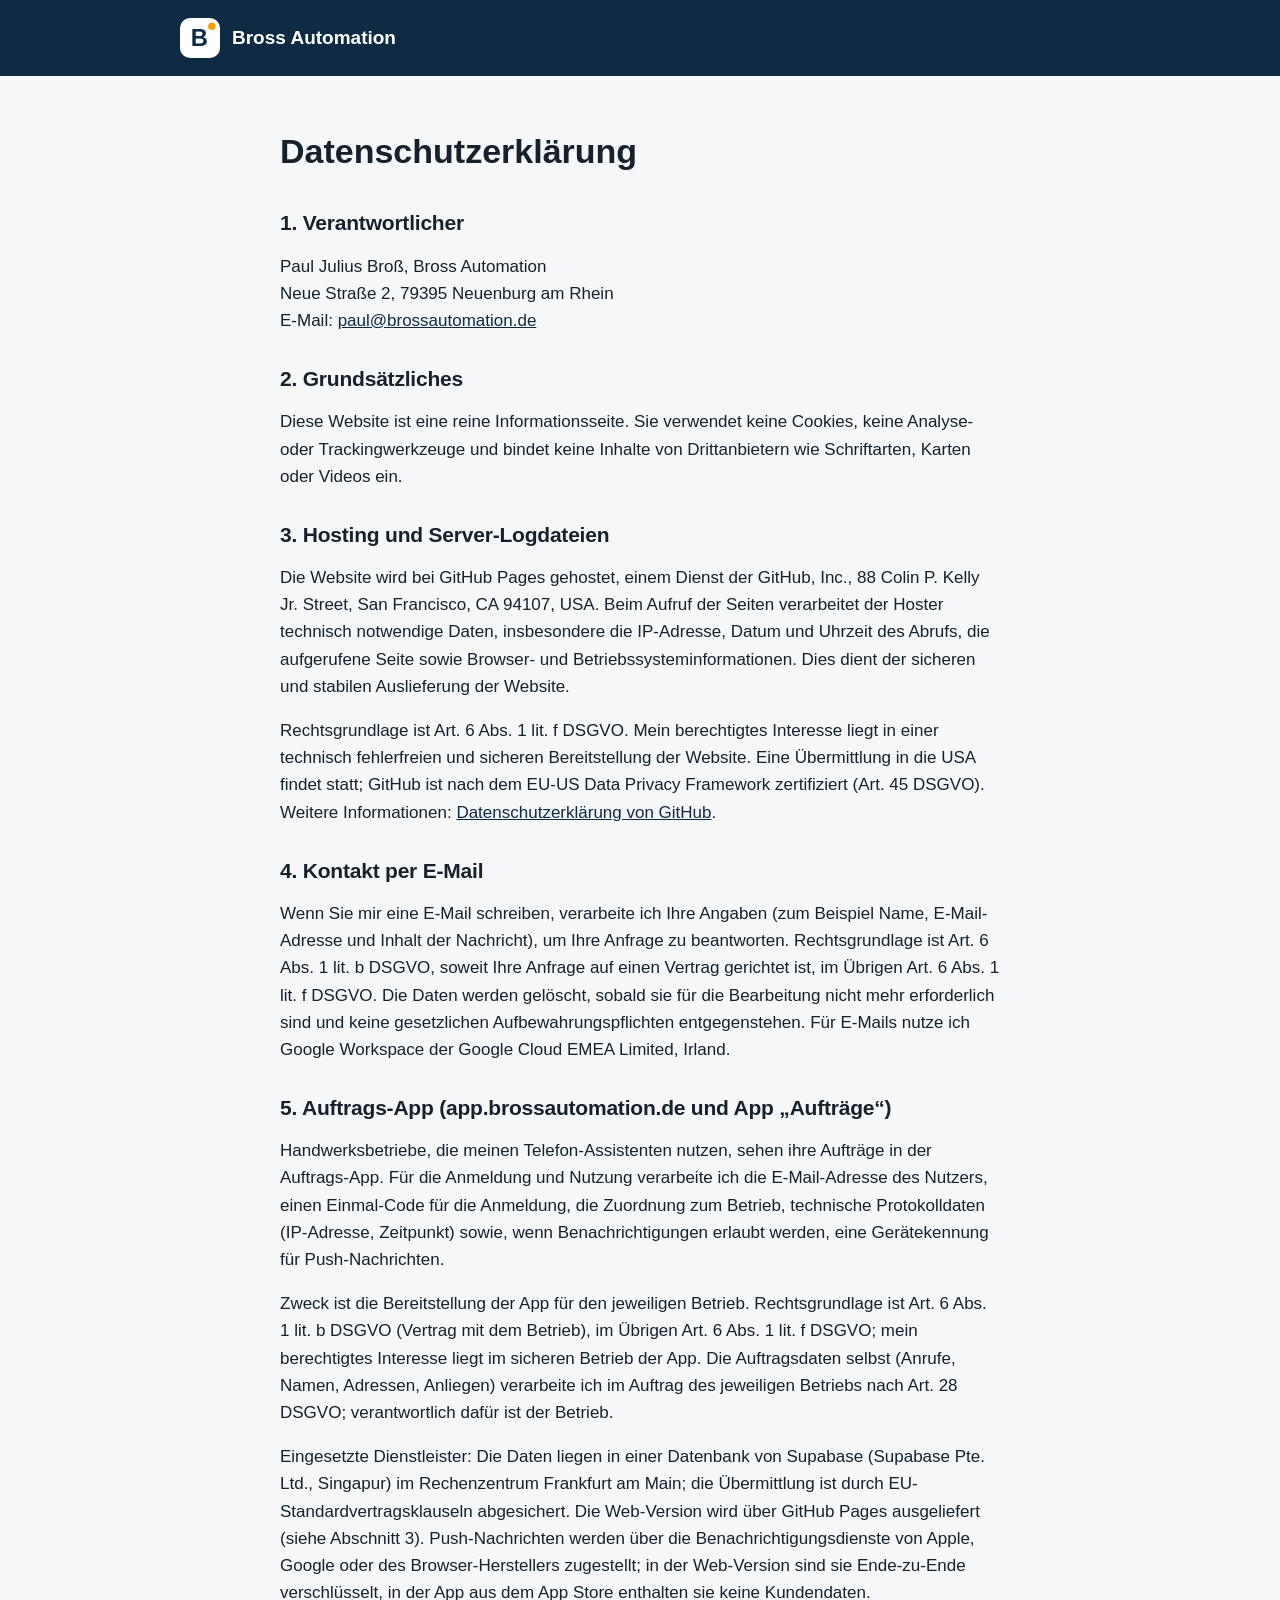
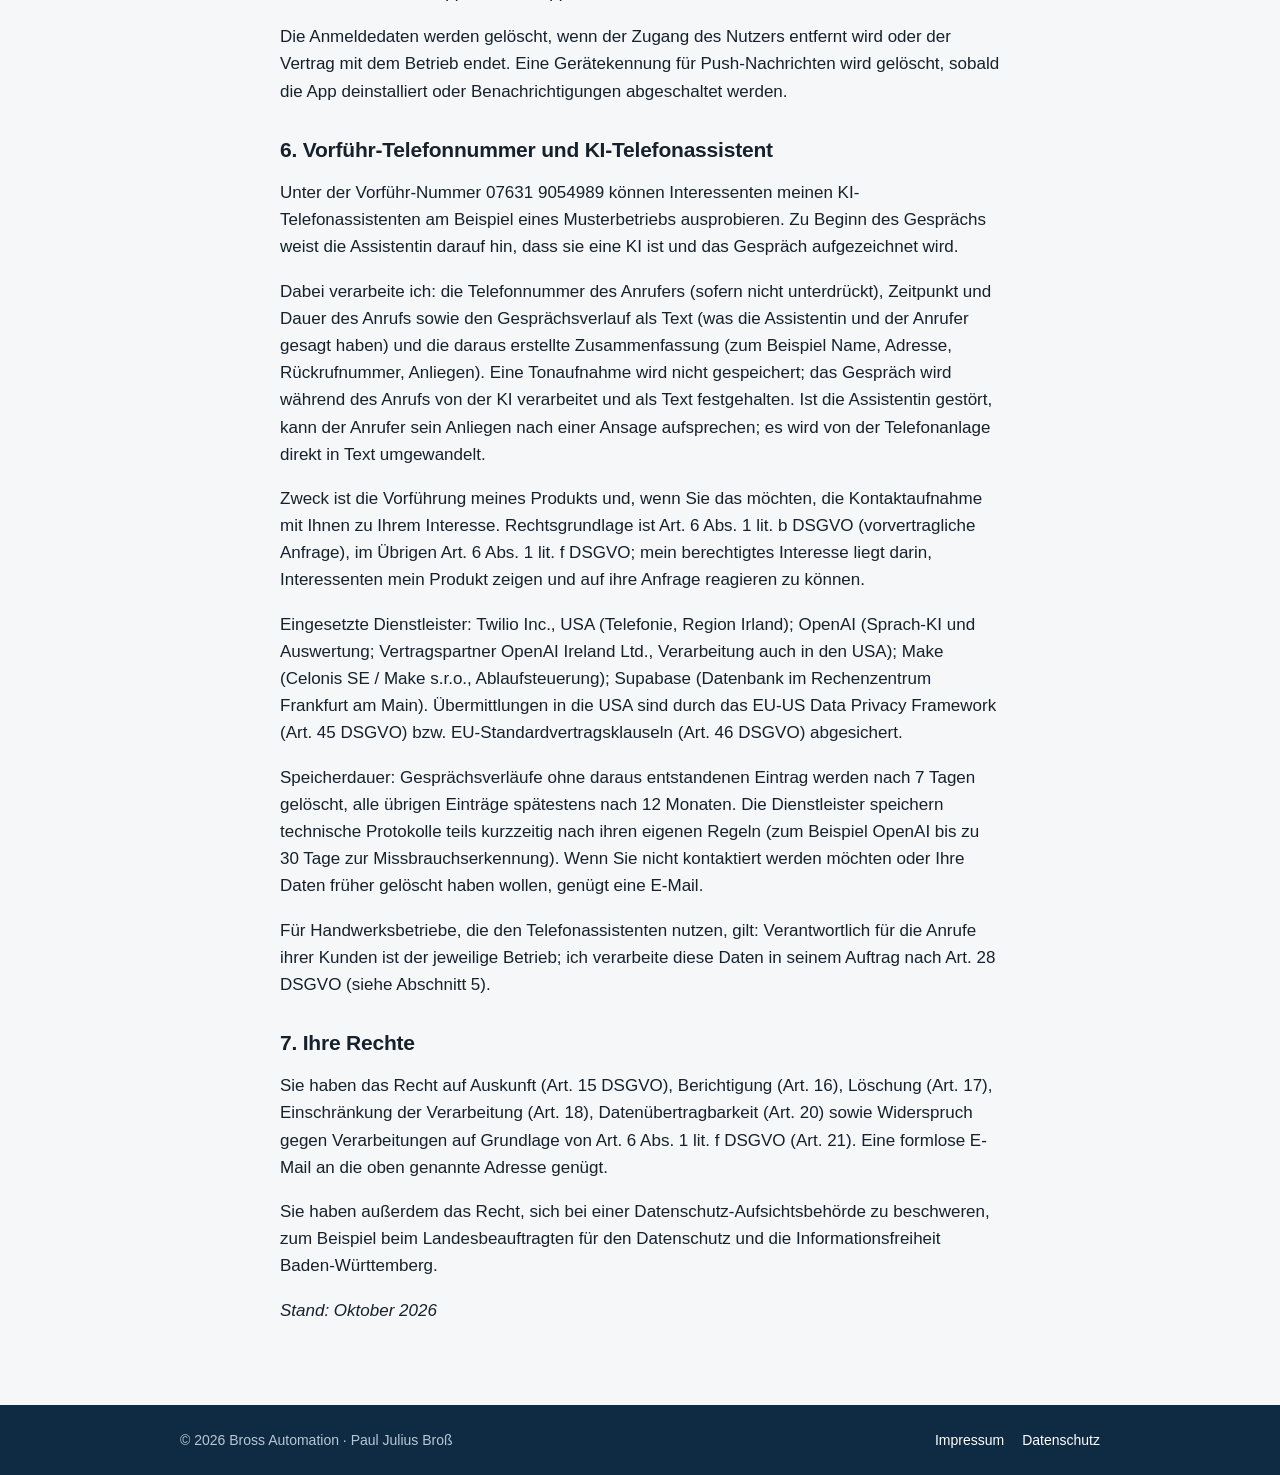
==== datenschutz.html @ 47045f33 "Mobil: Telefonnummern nicht automatisch verlinken, engere Abstände im Ablauf, letzter Schritt bleibt" ====
<!doctype html>
<html lang="de">
<head>
  <meta charset="utf-8">
  <meta name="viewport" content="width=device-width, initial-scale=1">
  <title>Datenschutz – Bross Automation</title>
  <link rel="icon" href="logo.svg" type="image/svg+xml">
  <link rel="stylesheet" href="styles.css?v=7">
</head>
<body>
  <header class="kopf">
    <div class="huelle">
      <a class="marke" href="./"><img src="logo.svg" alt="">Bross Automation</a>
    </div>
  </header>

  <main class="huelle rechtstext">
    <h1>Datenschutzerklärung</h1>

    <h2>1. Verantwortlicher</h2>
    <p>
      Paul Julius Broß, Bross Automation<br>
      Neue Straße 2, 79395 Neuenburg am Rhein<br>
      E-Mail: <a href="mailto:paul@brossautomation.de">paul@brossautomation.de</a>
    </p>

    <h2>2. Grundsätzliches</h2>
    <p>Diese Website ist eine reine Informationsseite. Sie verwendet keine Cookies, keine Analyse- oder Trackingwerkzeuge und bindet keine Inhalte von Drittanbietern wie Schriftarten, Karten oder Videos ein.</p>

    <h2>3. Hosting und Server-Logdateien</h2>
    <p>Die Website wird bei GitHub Pages gehostet, einem Dienst der GitHub, Inc., 88 Colin P. Kelly Jr. Street, San Francisco, CA 94107, USA. Beim Aufruf der Seiten verarbeitet der Hoster technisch notwendige Daten, insbesondere die IP-Adresse, Datum und Uhrzeit des Abrufs, die aufgerufene Seite sowie Browser- und Betriebssysteminformationen. Dies dient der sicheren und stabilen Auslieferung der Website.</p>
    <p>Rechtsgrundlage ist Art. 6 Abs. 1 lit. f DSGVO. Mein berechtigtes Interesse liegt in einer technisch fehlerfreien und sicheren Bereitstellung der Website. Eine Übermittlung in die USA findet statt; GitHub ist nach dem EU-US Data Privacy Framework zertifiziert (Art. 45 DSGVO). Weitere Informationen: <a href="https://docs.github.com/de/site-policy/privacy-policies/github-general-privacy-statement">Datenschutzerklärung von GitHub</a>.</p>

    <h2>4. Kontakt per E-Mail</h2>
    <p>Wenn Sie mir eine E-Mail schreiben, verarbeite ich Ihre Angaben (zum Beispiel Name, E-Mail-Adresse und Inhalt der Nachricht), um Ihre Anfrage zu beantworten. Rechtsgrundlage ist Art. 6 Abs. 1 lit. b DSGVO, soweit Ihre Anfrage auf einen Vertrag gerichtet ist, im Übrigen Art. 6 Abs. 1 lit. f DSGVO. Die Daten werden gelöscht, sobald sie für die Bearbeitung nicht mehr erforderlich sind und keine gesetzlichen Aufbewahrungspflichten entgegenstehen. Für E-Mails nutze ich Google Workspace der Google Cloud EMEA Limited, Irland.</p>

    <h2 id="app">5. Auftrags-App (app.brossautomation.de und App „Aufträge“)</h2>
    <p>Handwerksbetriebe, die meinen Telefon-Assistenten nutzen, sehen ihre Aufträge in der Auftrags-App. Für die Anmeldung und Nutzung verarbeite ich die E-Mail-Adresse des Nutzers, einen Einmal-Code für die Anmeldung, die Zuordnung zum Betrieb, technische Protokolldaten (IP-Adresse, Zeitpunkt) sowie, wenn Benachrichtigungen erlaubt werden, eine Gerätekennung für Push-Nachrichten.</p>
    <p>Zweck ist die Bereitstellung der App für den jeweiligen Betrieb. Rechtsgrundlage ist Art. 6 Abs. 1 lit. b DSGVO (Vertrag mit dem Betrieb), im Übrigen Art. 6 Abs. 1 lit. f DSGVO; mein berechtigtes Interesse liegt im sicheren Betrieb der App. Die Auftragsdaten selbst (Anrufe, Namen, Adressen, Anliegen) verarbeite ich im Auftrag des jeweiligen Betriebs nach Art. 28 DSGVO; verantwortlich dafür ist der Betrieb.</p>
    <p>Eingesetzte Dienstleister: Die Daten liegen in einer Datenbank von Supabase (Supabase Pte. Ltd., Singapur) im Rechenzentrum Frankfurt am Main; die Übermittlung ist durch EU-Standardvertragsklauseln abgesichert. Die Web-Version wird über GitHub Pages ausgeliefert (siehe Abschnitt 3). Push-Nachrichten werden über die Benachrichtigungsdienste von Apple, Google oder des Browser-Herstellers zugestellt; in der Web-Version sind sie Ende-zu-Ende verschlüsselt, in der App aus dem App Store enthalten sie keine Kundendaten.</p>
    <p>Die Anmeldedaten werden gelöscht, wenn der Zugang des Nutzers entfernt wird oder der Vertrag mit dem Betrieb endet. Eine Gerätekennung für Push-Nachrichten wird gelöscht, sobald die App deinstalliert oder Benachrichtigungen abgeschaltet werden.</p>

    <h2 id="demo">6. Vorführ-Telefonnummer und KI-Telefonassistent</h2>
    <p>Unter der Vorführ-Nummer 07631 9054989 können Interessenten meinen KI-Telefonassistenten am Beispiel eines Musterbetriebs ausprobieren. Zu Beginn des Gesprächs weist die Assistentin darauf hin, dass sie eine KI ist und das Gespräch aufgezeichnet wird.</p>
    <p>Dabei verarbeite ich: die Telefonnummer des Anrufers (sofern nicht unterdrückt), Zeitpunkt und Dauer des Anrufs sowie den Gesprächsverlauf als Text (was die Assistentin und der Anrufer gesagt haben) und die daraus erstellte Zusammenfassung (zum Beispiel Name, Adresse, Rückrufnummer, Anliegen). Eine Tonaufnahme wird nicht gespeichert; das Gespräch wird während des Anrufs von der KI verarbeitet und als Text festgehalten. Ist die Assistentin gestört, kann der Anrufer sein Anliegen nach einer Ansage aufsprechen; es wird von der Telefonanlage direkt in Text umgewandelt.</p>
    <p>Zweck ist die Vorführung meines Produkts und, wenn Sie das möchten, die Kontaktaufnahme mit Ihnen zu Ihrem Interesse. Rechtsgrundlage ist Art. 6 Abs. 1 lit. b DSGVO (vorvertragliche Anfrage), im Übrigen Art. 6 Abs. 1 lit. f DSGVO; mein berechtigtes Interesse liegt darin, Interessenten mein Produkt zeigen und auf ihre Anfrage reagieren zu können.</p>
    <p>Eingesetzte Dienstleister: Twilio Inc., USA (Telefonie, Region Irland); OpenAI (Sprach-KI und Auswertung; Vertragspartner OpenAI Ireland Ltd., Verarbeitung auch in den USA); Make (Celonis SE / Make s.r.o., Ablaufsteuerung); Supabase (Datenbank im Rechenzentrum Frankfurt am Main). Übermittlungen in die USA sind durch das EU-US Data Privacy Framework (Art. 45 DSGVO) bzw. EU-Standardvertragsklauseln (Art. 46 DSGVO) abgesichert.</p>
    <p>Speicherdauer: Gesprächsverläufe ohne daraus entstandenen Eintrag werden nach 7 Tagen gelöscht, alle übrigen Einträge spätestens nach 12 Monaten. Die Dienstleister speichern technische Protokolle teils kurzzeitig nach ihren eigenen Regeln (zum Beispiel OpenAI bis zu 30 Tage zur Missbrauchserkennung). Wenn Sie nicht kontaktiert werden möchten oder Ihre Daten früher gelöscht haben wollen, genügt eine E-Mail.</p>
    <p>Für Handwerksbetriebe, die den Telefonassistenten nutzen, gilt: Verantwortlich für die Anrufe ihrer Kunden ist der jeweilige Betrieb; ich verarbeite diese Daten in seinem Auftrag nach Art. 28 DSGVO (siehe Abschnitt 5).</p>

    <h2>7. Ihre Rechte</h2>
    <p>Sie haben das Recht auf Auskunft (Art. 15 DSGVO), Berichtigung (Art. 16), Löschung (Art. 17), Einschränkung der Verarbeitung (Art. 18), Datenübertragbarkeit (Art. 20) sowie Widerspruch gegen Verarbeitungen auf Grundlage von Art. 6 Abs. 1 lit. f DSGVO (Art. 21). Eine formlose E-Mail an die oben genannte Adresse genügt.</p>
    <p>Sie haben außerdem das Recht, sich bei einer Datenschutz-Aufsichtsbehörde zu beschweren, zum Beispiel beim Landesbeauftragten für den Datenschutz und die Informationsfreiheit Baden-Württemberg.</p>

    <p><em>Stand: Oktober 2026</em></p>
  </main>

  <footer class="fuss">
    <div class="huelle">
      <span>© 2026 Bross Automation · Paul Julius Broß</span>
      <span><a href="impressum.html">Impressum</a><a href="datenschutz.html">Datenschutz</a></span>
    </div>
  </footer>
</body>
</html>
---- styles.css ----
:root {
  --marine: #0F2A43;
  --marine-hell: #1E3D5C;
  --orange: #F59E0B;
  --notfall: #B42318;
  --text: #16212C;
  --text-leise: #5B6772;
  --hintergrund: #F5F7F9;
  --flaeche: #FFFFFF;
  --linie: #E2E7EC;
}

* { box-sizing: border-box; }

html { -webkit-text-size-adjust: 100%; }

body {
  margin: 0;
  background: var(--hintergrund);
  color: var(--text);
  font-family: -apple-system, BlinkMacSystemFont, "Segoe UI", Roboto, "Helvetica Neue", Arial, sans-serif;
  font-size: 17px;
  line-height: 1.6;
}

a { color: var(--marine); }

.huelle { max-width: 960px; margin: 0 auto; padding: 0 20px; }

/* Kopf */
.kopf { background: var(--marine); color: #fff; }
.kopf .huelle { display: flex; align-items: center; justify-content: space-between; gap: 16px; padding-top: 18px; padding-bottom: 18px; }
.marke { display: flex; align-items: center; gap: 12px; color: #fff; text-decoration: none; font-weight: 800; font-size: 19px; }
.marke img { width: 40px; height: 40px; }
.kopf nav a { color: #fff; text-decoration: none; font-weight: 600; font-size: 15px; }

/* Startbereich */
.start { background: var(--marine); color: #fff; padding: 48px 0 72px; }
.start h1 { font-size: clamp(32px, 6vw, 52px); line-height: 1.12; margin: 0 0 20px; letter-spacing: -0.02em; }
.start h1 span { color: var(--orange); }
.start p { font-size: 19px; max-width: 620px; margin: 0 0 32px; color: #D6E0EA; }
.knopf { display: inline-block; background: var(--orange); color: var(--marine); font-weight: 800; text-decoration: none; padding: 15px 26px; border-radius: 12px; }
.knopf:hover { filter: brightness(1.05); }

/* Abschnitte */
section { padding: 64px 0; }
h2 { font-size: clamp(26px, 4vw, 34px); line-height: 1.2; margin: 0 0 12px; letter-spacing: -0.01em; }
.unterzeile { color: var(--text-leise); margin: 0 0 36px; max-width: 640px; }

.raster { display: grid; grid-template-columns: repeat(auto-fit, minmax(240px, 1fr)); gap: 16px; }
.karte { background: var(--flaeche); border: 1px solid var(--linie); border-radius: 16px; padding: 24px; }
.karte h3 { margin: 0 0 8px; font-size: 19px; }
.karte p { margin: 0; color: var(--text-leise); }
.nummer { display: inline-flex; align-items: center; justify-content: center; width: 36px; height: 36px; border-radius: 10px; background: var(--marine); color: #fff; font-weight: 800; margin-bottom: 14px; }

.liste { list-style: none; padding: 0; margin: 0; display: grid; gap: 14px; max-width: 680px; }
.liste li { display: flex; gap: 14px; align-items: flex-start; }
.liste li::before { content: ""; flex: none; width: 10px; height: 10px; margin-top: 9px; border-radius: 3px; background: var(--orange); }

.hell { background: var(--flaeche); border-top: 1px solid var(--linie); border-bottom: 1px solid var(--linie); }

.kontakt { text-align: center; }
.kontakt .unterzeile { margin-left: auto; margin-right: auto; }
.kontakt .knopf { background: var(--marine); color: #fff; }

/* Rechtstexte */
.rechtstext { padding-top: 48px; padding-bottom: 64px; max-width: 760px; }
.rechtstext h1 { font-size: 34px; margin: 0 0 24px; }
.rechtstext h2 { font-size: 21px; margin: 32px 0 8px; }
.rechtstext p, .rechtstext li { color: var(--text); }

/* Fuß */
.fuss { background: var(--marine); color: #B9C7D4; font-size: 14px; }
.fuss .huelle { display: flex; flex-wrap: wrap; justify-content: space-between; gap: 12px; padding-top: 24px; padding-bottom: 24px; }
.fuss a { color: #fff; text-decoration: none; margin-left: 18px; }
.fuss a:first-child { margin-left: 0; }

@media (max-width: 560px) {
  body { font-size: 16px; }
  .start { padding: 32px 0 56px; }
  .start p { font-size: 17px; }
  section { padding: 48px 0; }
  .rechtstext h1 { font-size: 28px; }
  .kopf nav { display: none; }
}

/* ===== KI-Assistentin: Startbereich, Maskottchen, Varianten, Chat ===== */
.kopf nav a + a { margin-left: 20px; }
.start-raster { display: grid; grid-template-columns: 1.25fr 1fr; gap: 32px; align-items: center; }
.etikett { display: inline-block; margin: 0 0 16px !important; padding: 6px 12px; border-radius: 999px; background: rgba(245,158,11,.16); color: var(--orange) !important; font-size: 14px !important; font-weight: 700; letter-spacing: .02em; }
.knoepfe { display: flex; flex-wrap: wrap; gap: 12px; }
.knoepfe.mitte { justify-content: center; }
.knopf.zweit { background: transparent; color: #fff; box-shadow: inset 0 0 0 2px rgba(255,255,255,.35); }
.knopf.zweit-hell { background: transparent !important; color: var(--marine) !important; box-shadow: inset 0 0 0 2px var(--marine); }
.start .klein { font-size: 14px; color: #9FB2C6; margin: 14px 0 0; }

.buehne { display: flex; justify-content: center; }
/* Vertrauensmerkmale im Startbereich */
.vertrauen { list-style: none; display: flex; flex-direction: column; gap: 8px; margin: -12px 0 28px; padding: 0; }
.vertrauen li { display: flex; align-items: center; gap: 8px; color: #fff; font-size: 15px; font-weight: 600; }
.vertrauen li::before { content: ""; flex: none; width: 20px; height: 20px; border-radius: 50%; background: var(--orange) url("data:image/svg+xml,%3Csvg xmlns='http://www.w3.org/2000/svg' viewBox='0 0 24 24' fill='none' stroke='%230F2A43' stroke-width='3.2' stroke-linecap='round' stroke-linejoin='round'%3E%3Cpath d='M6 12.5l4 4 8-9'/%3E%3C/svg%3E") center/13px no-repeat; }

/* Handy: Nachbau der Aufträge-App (Farben und Maße wie in der App, verkleinert) */
.handy { --s: .69; position: relative; width: 290px; height: 590px; border-radius: 50px; border: 10px solid #0a1a2b; background: #0a1a2b; box-shadow: 0 0 0 2px #2b4a68, 0 40px 80px rgba(0,0,0,.45), 0 0 120px rgba(245,158,11,.10); transform: rotate(-2.5deg); }
.bildschirm { position: relative; width: 100%; height: 100%; border-radius: 40px; overflow: hidden; background: #F4F6F8; }
.app { width: 391px; transform: scale(var(--s)); transform-origin: 0 0; font-family: -apple-system, BlinkMacSystemFont, "Segoe UI", Roboto, Arial, sans-serif; color: #1F3346; line-height: 1.3; }
.insel { position: absolute; top: 9px; left: 50%; width: 84px; height: 24px; margin-left: -42px; border-radius: 99px; background: #000; z-index: 3; }
.app-kopf { background: #0F2A43; padding: 0 20px 18px; }
.statusleiste { display: flex; justify-content: space-between; align-items: center; height: 54px; padding: 0 14px 0 22px; color: #fff; font-size: 16px; font-weight: 700; }
.status-rechts { display: flex; align-items: flex-end; gap: 2px; }
.status-rechts i { display: block; width: 4px; background: #fff; border-radius: 1px; }
.status-rechts i:nth-child(1) { height: 5px; } .status-rechts i:nth-child(2) { height: 7px; } .status-rechts i:nth-child(3) { height: 9px; } .status-rechts i:nth-child(4) { height: 11px; }
.status-rechts b { display: block; width: 24px; height: 12px; margin-left: 6px; border: 1.5px solid rgba(255,255,255,.6); border-radius: 4px; box-shadow: inset 0 0 0 1.5px #0F2A43, inset 20px 0 0 #fff; }
.kopf-zeile { display: flex; justify-content: space-between; align-items: center; margin-bottom: 14px; }
.betrieb { font-size: 13px; font-weight: 600; color: #C9D4DF; }
.titel { font-size: 28px; font-weight: 800; color: #fff; }
.app-logo { width: 44px; height: 44px; }
.tabs { display: flex; gap: 8px; }
.tab { flex: 1; min-height: 44px; display: flex; align-items: center; justify-content: center; border-radius: 12px; background: #1E3D5C; color: #fff; font-size: 14px; font-weight: 700; }
.tab.an { background: #fff; color: #0F2A43; }
.app-liste { padding: 16px; display: flex; flex-direction: column; gap: 12px; }
.ak { display: flex; flex-direction: column; gap: 6px; padding: 16px; border-radius: 16px; background: #fff; border: 1px solid #E3E8ED; transition: transform .5s, opacity .5s, box-shadow .8s; }
.ak.notfall { border: 2px solid #B42318; }
.ak.rein { opacity: 0; transform: translateY(-20px); }
.ak.frisch { box-shadow: 0 0 0 3px rgba(245,158,11,.55), 0 10px 24px rgba(15,42,67,.12); }
.ak-oben { display: flex; justify-content: space-between; align-items: center; min-height: 26px; }
.zeit { font-size: 13px; font-weight: 600; color: #4B5B6B; }
.mk { display: inline-flex; align-items: center; gap: 6px; padding: 5px 10px; border-radius: 999px; font-size: 12px; font-weight: 800; letter-spacing: .4px; }
.mk svg { width: 14px; height: 14px; fill: none; stroke: #fff; stroke-width: 2.4; stroke-linecap: round; stroke-linejoin: round; }
.mk.notfall { background: #B42318; color: #fff; }
.mk.dringend { background: #FDE9C8; color: #7A4A00; }
.mk.pruefen { background: #EEF1F4; color: #4B5B6B; }
.name { font-size: 18px; font-weight: 800; color: #0F2A43; }
.anliegen { font-size: 15px; line-height: 21px; }
.adresse { font-size: 14px; color: #4B5B6B; }
.ak-unten { display: flex; justify-content: space-between; align-items: center; gap: 10px; margin-top: 4px; }
.kat { font-size: 12px; font-weight: 700; color: #4B5B6B; background: #EEF1F4; padding: 5px 10px; border-radius: 999px; }
.rr { display: inline-flex; align-items: center; gap: 8px; min-height: 44px; padding: 0 16px; border-radius: 12px; background: #0F2A43; color: #fff; font-size: 15px; font-weight: 800; }
.ak.notfall .rr { background: #B42318; }
.rr svg { width: 18px; height: 18px; fill: none; stroke: #fff; stroke-width: 2; }
/* iPhone-Mitteilung */
.mitteilung { position: absolute; z-index: 4; top: 40px; left: 8px; right: 8px; display: flex; gap: 9px; padding: 10px; border-radius: 18px; background: rgba(245,247,249,.82); -webkit-backdrop-filter: blur(16px); backdrop-filter: blur(16px); box-shadow: 0 10px 30px rgba(0,0,0,.3); color: #111; font-size: 12px; line-height: 1.3; opacity: 0; transform: translateY(-70px); transition: opacity .4s, transform .45s cubic-bezier(.2,.9,.3,1.2); }
.mitteilung.an { opacity: 1; transform: none; }
.mitteilung img { width: 30px; height: 30px; flex: none; }
.mitteilung > div { flex: 1; min-width: 0; }
.mt-kopf { display: flex; justify-content: space-between; color: #555; font-size: 11px; }
.mt-kopf b { font-weight: 600; text-transform: uppercase; letter-spacing: .3px; }
.mt-titel { font-weight: 700; }
.mt-text { overflow: hidden; display: -webkit-box; -webkit-line-clamp: 2; -webkit-box-orient: vertical; }
.kopf-gruppe { transform-origin: 120px 128px; transition: transform .2s ease-out; }

/* Varianten */
.varianten { display: grid; grid-template-columns: 1fr 1.25fr; gap: 18px; align-items: stretch; }
.variante { background: var(--hintergrund); border: 1px solid var(--linie); border-radius: 18px; padding: 26px; }
.variante h3 { margin: 0 0 8px; font-size: 21px; line-height: 1.25; }
.variante-kopf { margin: 0 0 10px; font-size: 13px; font-weight: 800; letter-spacing: .06em; text-transform: uppercase; color: var(--text-leise); }
.variante-text { margin: 0 0 18px; color: var(--text-leise); }
.variante .liste { gap: 10px; }
.variante.hervor { background: var(--marine); border-color: var(--marine); color: #fff; box-shadow: 0 18px 40px rgba(15,42,67,.25); position: relative; }
.variante.hervor .variante-kopf { color: var(--orange); }
.variante.hervor .variante-text { color: #C5D1E0; }

/* Chat-Beispiel */
.beispiel-raster { display: grid; grid-template-columns: 1fr 1.1fr; gap: 32px; align-items: center; }
.chat { display: flex; flex-direction: column; gap: 10px; background: var(--flaeche); border: 1px solid var(--linie); border-radius: 20px; padding: 20px; }
.sprech { max-width: 86%; padding: 10px 14px; border-radius: 16px; font-size: 15px; line-height: 1.4; opacity: 0; transform: translateY(8px); transition: opacity .4s, transform .4s; }
.chat.sichtbar .sprech { opacity: 1; transform: none; }
.sprech.ki { align-self: flex-start; background: var(--hintergrund); border: 1px solid var(--linie); border-bottom-left-radius: 4px; }
.sprech.kunde { align-self: flex-end; background: var(--marine); color: #fff; border-bottom-right-radius: 4px; }

/* Ablauf: Handy bleibt stehen, Bildschirm wechselt mit dem Schritt */
.ablauf-raster { display: grid; grid-template-columns: 1fr 320px; gap: 48px; }
.schritt { min-height: 72vh; display: flex; flex-direction: column; justify-content: center; opacity: .3; transition: opacity .5s; max-width: 440px; }
.schritt.an { opacity: 1; }
.schritt:first-child { min-height: 60vh; justify-content: flex-start; padding-top: 8vh; }
.schritt h3 { font-size: clamp(24px, 3vw, 32px); line-height: 1.15; margin: 0 0 12px; letter-spacing: -.01em; }
.schritt p { margin: 0; color: var(--text-leise); font-size: 18px; }
.ablauf-buehne { position: relative; }
.ablauf-buehne .handy { position: sticky; top: calc(50vh - 295px); transform: none; box-shadow: 0 0 0 2px #2b4a68, 0 40px 80px rgba(15,42,67,.35); }
.ebene { position: absolute; inset: 0; opacity: 0; transform: scale(.94); filter: blur(6px); transition: opacity .6s, transform .7s cubic-bezier(.2,.8,.2,1), filter .6s; pointer-events: none; }
.ebene.an { opacity: 1; transform: none; filter: none; }
.ebene .app { height: calc(100% / var(--s)); }
/* Schritt 1: Anrufbildschirm */
.anrufbild { display: flex; flex-direction: column; align-items: center; padding: 120px 30px 70px; background: radial-gradient(120% 70% at 50% 0%, #3b5a78 0%, #1a2f45 55%, #0b1724 100%); color: #fff; text-align: center; }
.ab-oben { font-size: 17px; color: rgba(255,255,255,.65); }
.ab-nummer { font-size: 38px; font-weight: 400; margin-top: 6px; letter-spacing: -.01em; }
.ab-ort { font-size: 17px; color: rgba(255,255,255,.65); margin-top: 4px; }
.ab-weiter { display: flex; align-items: center; gap: 10px; margin-top: 60px; padding: 12px 18px; border-radius: 999px; background: rgba(245,158,11,.18); border: 1px solid rgba(245,158,11,.5); color: #FDE7B0; font-size: 15px; font-weight: 700; opacity: 0; transform: translateY(10px); transition: opacity .5s 1.4s, transform .5s 1.4s; }
.e0.an .ab-weiter { opacity: 1; transform: none; }
.ab-punkt { width: 10px; height: 10px; border-radius: 50%; background: var(--orange); animation: klingeln 1.2s infinite; flex: none; }
.ab-knoepfe { margin-top: auto; width: 100%; display: flex; justify-content: space-between; padding: 0 20px; }
.ab-knoepfe > div { display: flex; flex-direction: column; align-items: center; gap: 10px; font-size: 15px; }
.rund { width: 78px; height: 78px; border-radius: 50%; display: flex; align-items: center; justify-content: center; }
.rund svg { width: 34px; height: 34px; fill: #fff; stroke: none; }
.rund.rot { background: #EB4E3D; } .rund.rot svg { transform: rotate(135deg); }
.rund.gruen { background: #65C466; animation: atmen 1.4s ease-in-out infinite; }
@keyframes atmen { 0%,100% { box-shadow: 0 0 0 0 rgba(101,196,102,.55); } 50% { box-shadow: 0 0 0 16px rgba(101,196,102,0); } }
/* Schritt 2: Gespräch */
.gespraech { display: flex; flex-direction: column; padding: 70px 20px 24px; background: linear-gradient(180deg, #0F2A43 0%, #13324f 100%); color: #fff; }
.gs-kopf { display: flex; align-items: center; gap: 12px; }
.gs-kopf img { width: 48px; height: 48px; }
.gs-kopf b { display: block; font-size: 20px; }
.gs-kopf span { font-size: 14px; color: #9fd8a0; font-weight: 600; }
.welle { display: flex; align-items: center; justify-content: center; gap: 5px; height: 90px; margin: 18px 0 10px; }
.welle i { width: 6px; height: 14px; border-radius: 3px; background: linear-gradient(180deg, #FBBF24, #F59E0B); animation: welle 1.1s ease-in-out infinite; animation-delay: calc(var(--i) * -0.09s); }
.welle i:nth-child(3n) { animation-duration: .8s; } .welle i:nth-child(4n+1) { animation-duration: 1.35s; }
@keyframes welle { 0%,100% { height: 10px; opacity: .6; } 50% { height: 70px; opacity: 1; } }
.gs-verlauf { display: flex; flex-direction: column; gap: 10px; }
.gs { max-width: 82%; padding: 10px 14px; border-radius: 18px; font-size: 15px; line-height: 1.35; opacity: 0; transform: translateY(10px); transition: opacity .4s, transform .4s; }
.gs.k { align-self: flex-end; background: #fff; color: #0F2A43; border-bottom-right-radius: 5px; }
.gs.ki { align-self: flex-start; background: #1E3D5C; border-bottom-left-radius: 5px; }
.gs-fertig { align-self: center; margin-top: 8px; padding: 8px 16px; border-radius: 999px; background: #2F6B3B; font-size: 14px; font-weight: 800; opacity: 0; transform: scale(.8); transition: opacity .4s, transform .4s cubic-bezier(.2,.9,.3,1.4); }
.e1.an .gs, .e1.an .gs-fertig { opacity: 1; transform: none; }
.e1.an .gs:nth-child(1) { transition-delay: .4s; } .e1.an .gs:nth-child(2) { transition-delay: 1.3s; } .e1.an .gs:nth-child(3) { transition-delay: 2.2s; }
.e1.an .gs:nth-child(4) { transition-delay: 3.1s; } .e1.an .gs:nth-child(5) { transition-delay: 4s; } .e1.an .gs-fertig { transition-delay: 4.7s; }
/* Schritt 3: Auftrag in der App */
.story-mitteilung { transition-delay: 0s; }
.e2.an .story-mitteilung { opacity: 1; transform: none; transition-delay: .5s; }
.story-karte { opacity: 0; transform: translateY(-16px); }
.e2.an .story-karte { opacity: 1; transform: none; transition-delay: 1.2s; box-shadow: 0 0 0 3px rgba(245,158,11,.55), 0 10px 24px rgba(15,42,67,.12); }

/* sanftes Einblenden beim Scrollen */
.einblenden { opacity: 0; transform: translateY(28px); transition: opacity .8s cubic-bezier(.2,.7,.2,1), transform .8s cubic-bezier(.2,.7,.2,1); }
.einblenden.da { opacity: 1; transform: none; }
/* Handy oben kippt mit der Maus */
.start .handy { transform: perspective(1400px) rotateX(var(--rx, 0deg)) rotateY(var(--ry, 0deg)) rotate(-2.5deg); transition: transform .25s ease-out; }

@media (max-width: 860px) {
  .start-raster, .beispiel-raster, .varianten { grid-template-columns: 1fr; }
  .handy { --s: .64; width: 270px; height: 500px; transform: none; margin-top: 8px; }
  .start .handy { transform: none; }
  .ablauf-raster { grid-template-columns: 1fr; gap: 0; }
  .ablauf-buehne { order: -1; position: sticky; top: 60px; z-index: 2; height: 360px; display: flex; justify-content: center; }
  .ablauf-buehne::before { content: ""; position: absolute; top: -48px; left: -20px; right: -20px; height: 430px; background: linear-gradient(var(--hintergrund) 88%, rgba(245,247,249,0)); }
  .ablauf-buehne .handy { --s: .425; position: relative; top: 0; width: 180px; height: 350px; border-width: 7px; border-radius: 36px; }
  .ablauf-buehne .bildschirm { border-radius: 29px; }
  .ablauf-buehne .mitteilung { zoom: .64; top: 40px; }
  .ablauf-buehne .insel { width: 56px; height: 17px; margin-left: -28px; top: 7px; }
  .schritt { min-height: 0; max-width: none; justify-content: flex-start; padding: 270px 0 6vh; }
  .schritt:first-child { min-height: 0; padding: 24px 0 6vh; }
  .schritt:last-child { padding-bottom: 32px; }
  .schritt h3 { font-size: 22px; }
  .schritt p { font-size: 16px; }
}

@media (prefers-reduced-motion: reduce) {
  .handy *, .sprech, .einblenden, .start .handy { animation: none !important; transition: none !important; }
  .einblenden { opacity: 1; transform: none; }
  .sprech { opacity: 1; transform: none; }
}
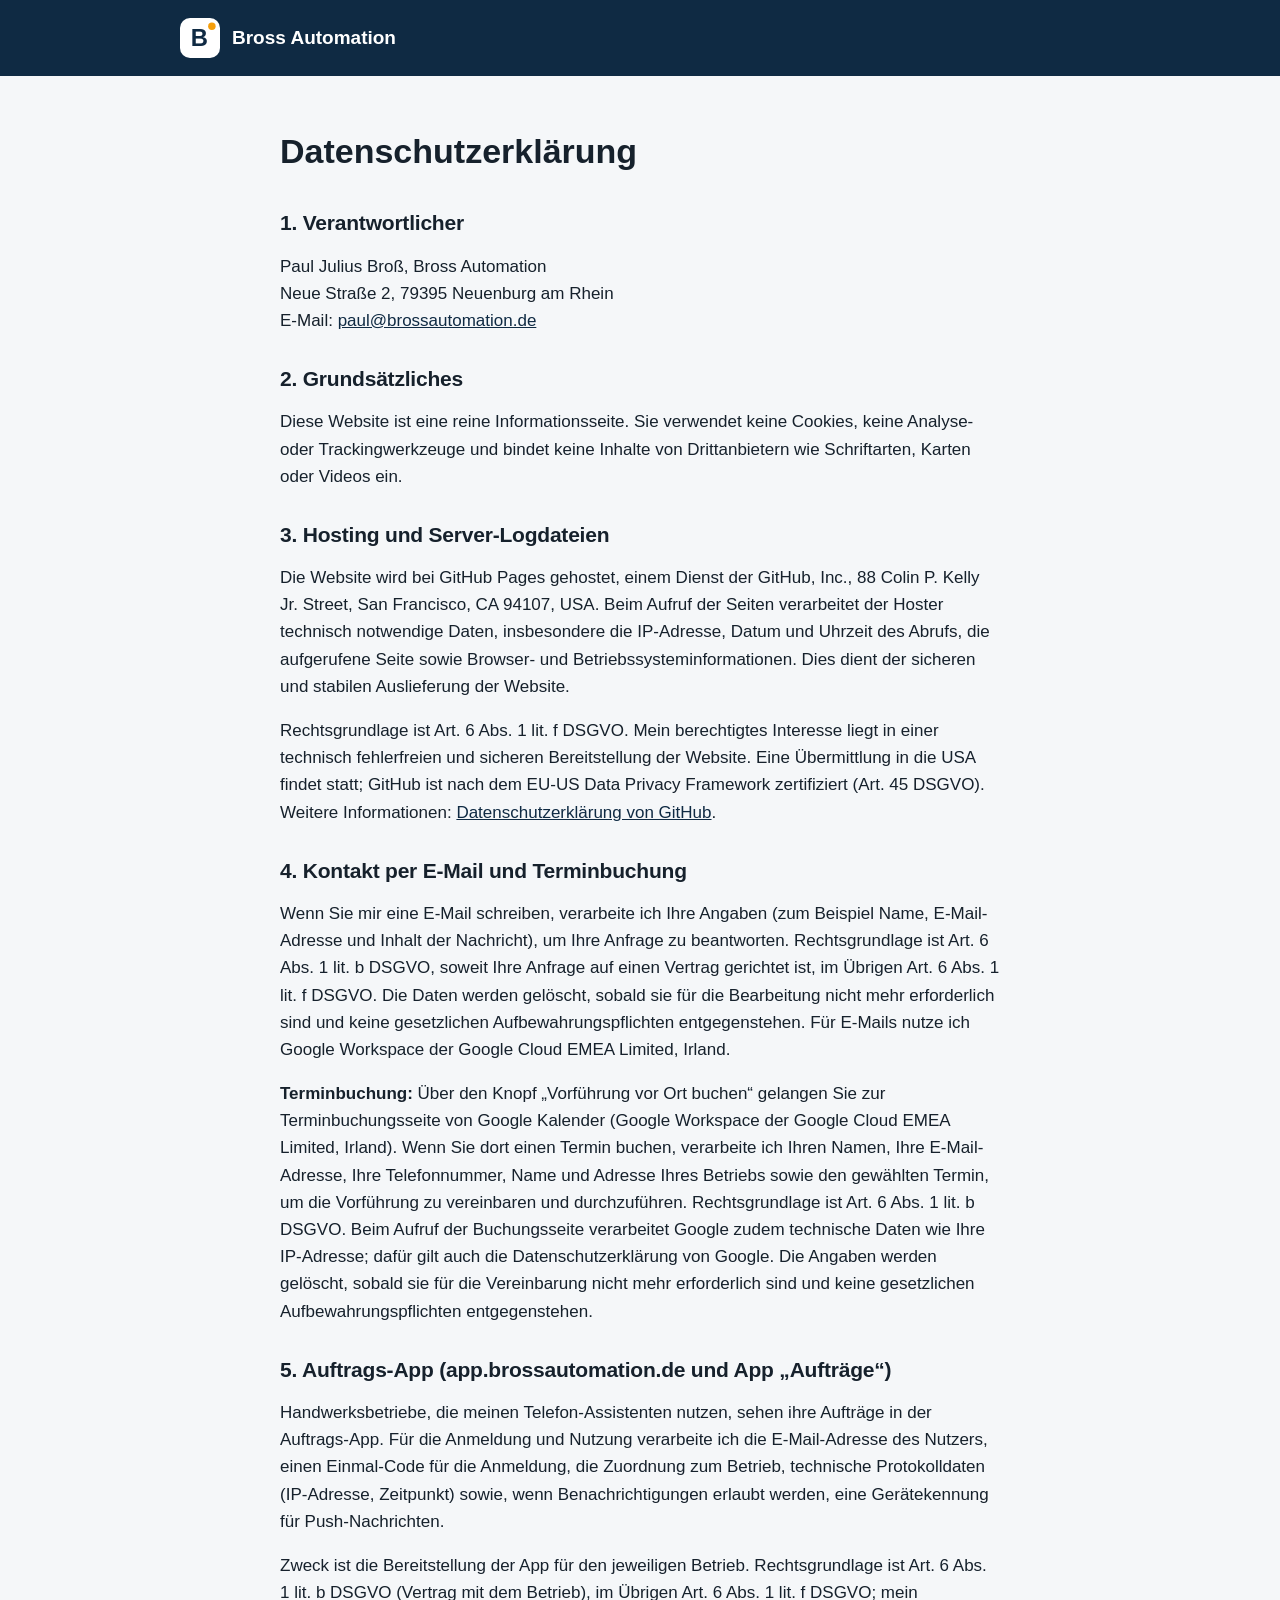
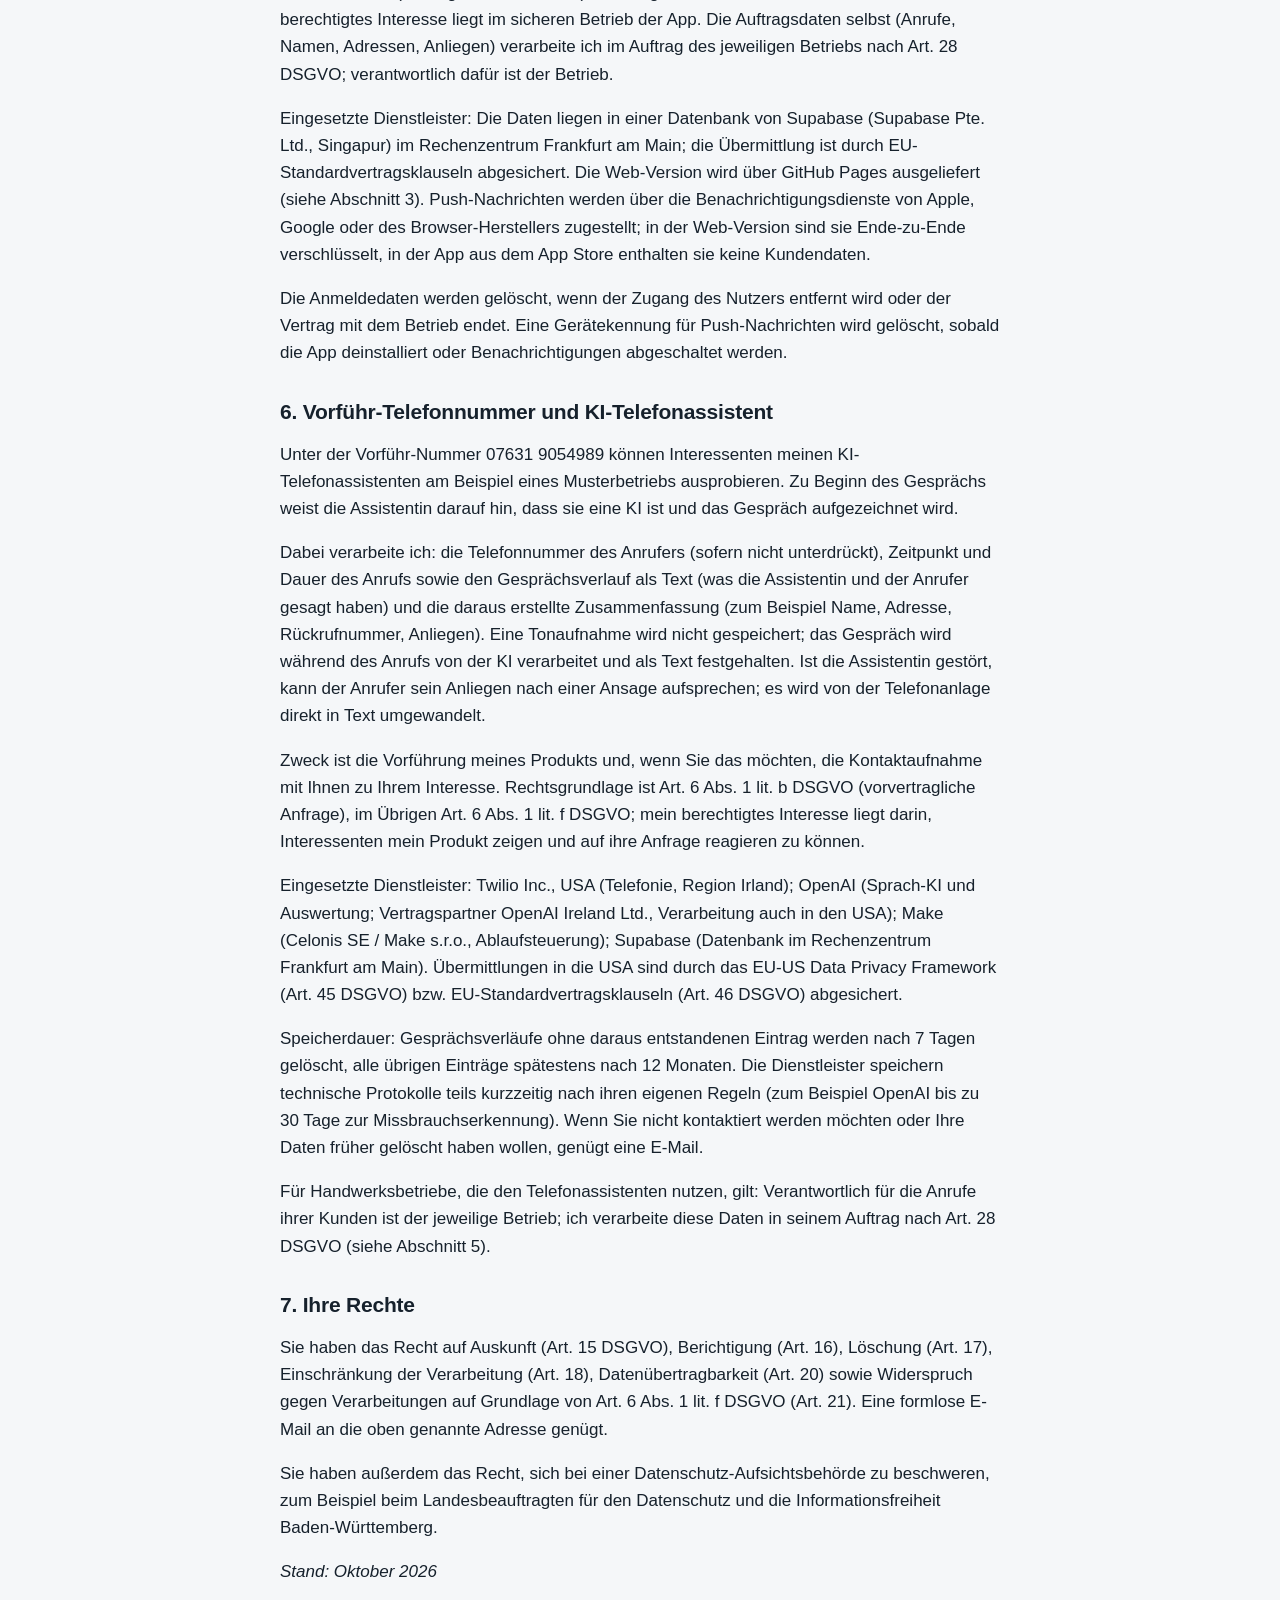
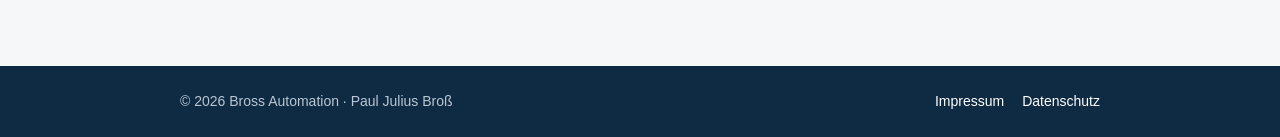
==== commit abc860ab: "Kontakt: Terminbuchung über Google Kalender und vorausgefüllte Mail; Datenschutz um Terminbuchung er" ====
--- a/datenschutz.html
+++ b/datenschutz.html
@@ -5,7 +5,7 @@
   <meta name="viewport" content="width=device-width, initial-scale=1">
   <title>Datenschutz – Bross Automation</title>
   <link rel="icon" href="logo.svg" type="image/svg+xml">
-  <link rel="stylesheet" href="styles.css?v=7">
+  <link rel="stylesheet" href="styles.css?v=15">
 </head>
 <body>
   <header class="kopf">
@@ -31,8 +31,9 @@
     <p>Die Website wird bei GitHub Pages gehostet, einem Dienst der GitHub, Inc., 88 Colin P. Kelly Jr. Street, San Francisco, CA 94107, USA. Beim Aufruf der Seiten verarbeitet der Hoster technisch notwendige Daten, insbesondere die IP-Adresse, Datum und Uhrzeit des Abrufs, die aufgerufene Seite sowie Browser- und Betriebssysteminformationen. Dies dient der sicheren und stabilen Auslieferung der Website.</p>
     <p>Rechtsgrundlage ist Art. 6 Abs. 1 lit. f DSGVO. Mein berechtigtes Interesse liegt in einer technisch fehlerfreien und sicheren Bereitstellung der Website. Eine Übermittlung in die USA findet statt; GitHub ist nach dem EU-US Data Privacy Framework zertifiziert (Art. 45 DSGVO). Weitere Informationen: <a href="https://docs.github.com/de/site-policy/privacy-policies/github-general-privacy-statement">Datenschutzerklärung von GitHub</a>.</p>
 
-    <h2>4. Kontakt per E-Mail</h2>
+    <h2>4. Kontakt per E-Mail und Terminbuchung</h2>
     <p>Wenn Sie mir eine E-Mail schreiben, verarbeite ich Ihre Angaben (zum Beispiel Name, E-Mail-Adresse und Inhalt der Nachricht), um Ihre Anfrage zu beantworten. Rechtsgrundlage ist Art. 6 Abs. 1 lit. b DSGVO, soweit Ihre Anfrage auf einen Vertrag gerichtet ist, im Übrigen Art. 6 Abs. 1 lit. f DSGVO. Die Daten werden gelöscht, sobald sie für die Bearbeitung nicht mehr erforderlich sind und keine gesetzlichen Aufbewahrungspflichten entgegenstehen. Für E-Mails nutze ich Google Workspace der Google Cloud EMEA Limited, Irland.</p>
+    <p><strong>Terminbuchung:</strong> Über den Knopf „Vorführung vor Ort buchen“ gelangen Sie zur Terminbuchungsseite von Google Kalender (Google Workspace der Google Cloud EMEA Limited, Irland). Wenn Sie dort einen Termin buchen, verarbeite ich Ihren Namen, Ihre E-Mail-Adresse, Ihre Telefonnummer, Name und Adresse Ihres Betriebs sowie den gewählten Termin, um die Vorführung zu vereinbaren und durchzuführen. Rechtsgrundlage ist Art. 6 Abs. 1 lit. b DSGVO. Beim Aufruf der Buchungsseite verarbeitet Google zudem technische Daten wie Ihre IP-Adresse; dafür gilt auch die Datenschutzerklärung von Google. Die Angaben werden gelöscht, sobald sie für die Vereinbarung nicht mehr erforderlich sind und keine gesetzlichen Aufbewahrungspflichten entgegenstehen.</p>
 
     <h2 id="app">5. Auftrags-App (app.brossautomation.de und App „Aufträge“)</h2>
     <p>Handwerksbetriebe, die meinen Telefon-Assistenten nutzen, sehen ihre Aufträge in der Auftrags-App. Für die Anmeldung und Nutzung verarbeite ich die E-Mail-Adresse des Nutzers, einen Einmal-Code für die Anmeldung, die Zuordnung zum Betrieb, technische Protokolldaten (IP-Adresse, Zeitpunkt) sowie, wenn Benachrichtigungen erlaubt werden, eine Gerätekennung für Push-Nachrichten.</p>
--- a/styles.css
+++ b/styles.css
@@ -102,7 +102,9 @@
 
 /* Handy: Nachbau der Aufträge-App (Farben und Maße wie in der App, verkleinert) */
 .handy { --s: .69; position: relative; width: 290px; height: 590px; border-radius: 50px; border: 10px solid #0a1a2b; background: #0a1a2b; box-shadow: 0 0 0 2px #2b4a68, 0 40px 80px rgba(0,0,0,.45), 0 0 120px rgba(245,158,11,.10); transform: rotate(-2.5deg); }
-.bildschirm { position: relative; width: 100%; height: 100%; border-radius: 40px; overflow: hidden; background: #F4F6F8; }
+.bildschirm { position: relative; width: 100%; height: 100%; border-radius: 40px; overflow: hidden; background: #F4F6F8; isolation: isolate; -webkit-mask-image: -webkit-radial-gradient(white, black); }
+.story .bildschirm { background: #0a1a2b; }
+.story .e2 { background: #F4F6F8; }
 .app { width: 391px; transform: scale(var(--s)); transform-origin: 0 0; font-family: -apple-system, BlinkMacSystemFont, "Segoe UI", Roboto, Arial, sans-serif; color: #1F3346; line-height: 1.3; }
 .insel { position: absolute; top: 9px; left: 50%; width: 84px; height: 24px; margin-left: -42px; border-radius: 99px; background: #000; z-index: 3; }
 .app-kopf { background: #0F2A43; padding: 0 20px 18px; }
@@ -170,15 +172,21 @@
 
 /* Ablauf: Handy bleibt stehen, Bildschirm wechselt mit dem Schritt */
 .ablauf-raster { display: grid; grid-template-columns: 1fr 320px; gap: 48px; }
-.schritt { min-height: 72vh; display: flex; flex-direction: column; justify-content: center; opacity: .3; transition: opacity .5s; max-width: 440px; }
-.schritt.an { opacity: 1; }
+.schritt { min-height: 72vh; display: flex; flex-direction: column; justify-content: center; max-width: 440px; }
+.schritt h3, .schritt p { transition: color .5s; }
+.schritt:not(.an) h3 { color: #7C8896; }
+.schritt:not(.an) p { color: #5F6A77; }
+.schritt .nummer { transition: background .5s; }
+.schritt:not(.an) .nummer { background: #6B7683; }
 .schritt:first-child { min-height: 60vh; justify-content: flex-start; padding-top: 8vh; }
 .schritt h3 { font-size: clamp(24px, 3vw, 32px); line-height: 1.15; margin: 0 0 12px; letter-spacing: -.01em; }
 .schritt p { margin: 0; color: var(--text-leise); font-size: 18px; }
 .ablauf-buehne { position: relative; }
 .ablauf-buehne .handy { position: sticky; top: calc(50vh - 295px); transform: none; box-shadow: 0 0 0 2px #2b4a68, 0 40px 80px rgba(15,42,67,.35); }
-.ebene { position: absolute; inset: 0; opacity: 0; transform: scale(.94); filter: blur(6px); transition: opacity .6s, transform .7s cubic-bezier(.2,.8,.2,1), filter .6s; pointer-events: none; }
-.ebene.an { opacity: 1; transform: none; filter: none; }
+.ebene { position: absolute; inset: 0; border-radius: inherit; overflow: hidden; opacity: 0; transition: opacity .5s; pointer-events: none; }
+.ebene:not(.an) * { animation-play-state: paused !important; }
+.ablauf.ruht .handy * { animation-play-state: paused !important; }
+.ebene.an { opacity: 1; }
 .ebene .app { height: calc(100% / var(--s)); }
 /* Schritt 1: Anrufbildschirm */
 .anrufbild { display: flex; flex-direction: column; align-items: center; padding: 120px 30px 70px; background: radial-gradient(120% 70% at 50% 0%, #3b5a78 0%, #1a2f45 55%, #0b1724 100%); color: #fff; text-align: center; }
@@ -193,8 +201,9 @@
 .rund { width: 78px; height: 78px; border-radius: 50%; display: flex; align-items: center; justify-content: center; }
 .rund svg { width: 34px; height: 34px; fill: #fff; stroke: none; }
 .rund.rot { background: #EB4E3D; } .rund.rot svg { transform: rotate(135deg); }
-.rund.gruen { background: #65C466; animation: atmen 1.4s ease-in-out infinite; }
-@keyframes atmen { 0%,100% { box-shadow: 0 0 0 0 rgba(101,196,102,.55); } 50% { box-shadow: 0 0 0 16px rgba(101,196,102,0); } }
+.rund.gruen { background: #65C466; position: relative; }
+.rund.gruen::after { content: ""; position: absolute; inset: 0; border-radius: 50%; background: rgba(101,196,102,.55); animation: atmen 1.4s ease-out infinite; z-index: -1; will-change: transform, opacity; }
+@keyframes atmen { 0% { transform: scale(1); opacity: 1; } 100% { transform: scale(1.4); opacity: 0; } }
 /* Schritt 2: Gespräch */
 .gespraech { display: flex; flex-direction: column; padding: 70px 20px 24px; background: linear-gradient(180deg, #0F2A43 0%, #13324f 100%); color: #fff; }
 .gs-kopf { display: flex; align-items: center; gap: 12px; }
@@ -202,9 +211,9 @@
 .gs-kopf b { display: block; font-size: 20px; }
 .gs-kopf span { font-size: 14px; color: #9fd8a0; font-weight: 600; }
 .welle { display: flex; align-items: center; justify-content: center; gap: 5px; height: 90px; margin: 18px 0 10px; }
-.welle i { width: 6px; height: 14px; border-radius: 3px; background: linear-gradient(180deg, #FBBF24, #F59E0B); animation: welle 1.1s ease-in-out infinite; animation-delay: calc(var(--i) * -0.09s); }
+.welle i { width: 6px; height: 70px; border-radius: 3px; transform: scaleY(.15); will-change: transform; background: linear-gradient(180deg, #FBBF24, #F59E0B); animation: welle 1.1s ease-in-out infinite; animation-delay: calc(var(--i) * -0.09s); }
 .welle i:nth-child(3n) { animation-duration: .8s; } .welle i:nth-child(4n+1) { animation-duration: 1.35s; }
-@keyframes welle { 0%,100% { height: 10px; opacity: .6; } 50% { height: 70px; opacity: 1; } }
+@keyframes welle { 0%,100% { transform: scaleY(.15); opacity: .6; } 50% { transform: scaleY(1); opacity: 1; } }
 .gs-verlauf { display: flex; flex-direction: column; gap: 10px; }
 .gs { max-width: 82%; padding: 10px 14px; border-radius: 18px; font-size: 15px; line-height: 1.35; opacity: 0; transform: translateY(10px); transition: opacity .4s, transform .4s; }
 .gs.k { align-self: flex-end; background: #fff; color: #0F2A43; border-bottom-right-radius: 5px; }
@@ -225,22 +234,51 @@
 /* Handy oben kippt mit der Maus */
 .start .handy { transform: perspective(1400px) rotateX(var(--rx, 0deg)) rotateY(var(--ry, 0deg)) rotate(-2.5deg); transition: transform .25s ease-out; }
 
+/* Häufige Fragen */
+.faq { max-width: 760px; display: grid; gap: 10px; }
+.faq details { background: #fff; border: 1px solid var(--rand, #E3E8ED); border-radius: 14px; padding: 0 20px; }
+.faq summary { cursor: pointer; list-style: none; padding: 18px 32px 18px 0; font-weight: 700; font-size: 17px; position: relative; }
+.faq summary::-webkit-details-marker { display: none; }
+.faq summary::after { content: "+"; position: absolute; right: 0; top: 50%; transform: translateY(-50%); font-size: 24px; font-weight: 400; color: var(--orange); transition: transform .2s; }
+.faq details[open] summary::after { transform: translateY(-50%) rotate(45deg); }
+.faq details p { margin: 0 0 18px; color: var(--text-leise); line-height: 1.55; }
+
+/* Mobil: Zeitleiste */
+.zeitleiste { display: none; position: relative; padding-left: 48px; margin-top: 8px; }
+.zeitleiste::before { content: ""; position: absolute; left: 15px; top: 10px; bottom: 40px; width: 2px; border-radius: 2px; background: linear-gradient(var(--marine), var(--orange)); }
+.zl-schritt { position: relative; padding-bottom: 36px; }
+.zl-schritt:last-child { padding-bottom: 0; }
+.zl-schritt:last-child::after { content: ""; position: absolute; left: -36px; top: 34px; bottom: -48px; width: 8px; background: var(--hintergrund); }
+.zl-nr { position: absolute; left: -48px; top: 0; width: 32px; height: 32px; border-radius: 10px; background: var(--marine); color: #fff; font-weight: 800; font-size: 15px; display: flex; align-items: center; justify-content: center; box-shadow: 0 0 0 5px var(--hintergrund); }
+.zl-schritt:last-child .zl-nr { background: var(--orange); color: var(--marine); }
+.zl-schritt h3 { font-size: 21px; margin: 3px 0 6px; }
+.zl-schritt p { font-size: 16px; color: #4B5B6B; line-height: 1.5; margin: 0; }
+.zl-bild { margin-top: 16px; border-radius: 20px; overflow: hidden; box-shadow: 0 10px 26px rgba(15,42,67,.14); }
+.zl-anruf { display: flex; align-items: center; gap: 12px; padding: 16px; color: #fff; background: radial-gradient(120% 140% at 50% 0%, #2c4a6b, #0c1c2e); }
+.zl-av { width: 42px; height: 42px; flex: none; border-radius: 50%; background: #3d5b7b; display: flex; align-items: center; justify-content: center; font-weight: 800; }
+.zl-anruf-text { flex: 1; min-width: 0; font-size: 13px; line-height: 1.35; }
+.zl-anruf-text b { display: block; font-size: 17px; font-weight: 600; }
+.zl-anruf-text span { color: #FDE7B0; }
+.zl-gruen { width: 42px; height: 42px; flex: none; border-radius: 50%; background: #65C466; display: flex; align-items: center; justify-content: center; }
+.zl-gruen svg { width: 20px; height: 20px; fill: #fff; }
+.zl-gespraech { display: flex; flex-direction: column; gap: 8px; padding: 16px; background: linear-gradient(#0F2A43, #13324f); color: #fff; }
+.zl-b { max-width: 82%; padding: 9px 13px; border-radius: 16px; font-size: 14px; line-height: 1.35; }
+.zl-b.k { align-self: flex-end; background: #fff; color: #111; border-bottom-right-radius: 5px; }
+.zl-b.ki { align-self: flex-start; background: #1E3D5C; border-bottom-left-radius: 5px; }
+.zl-auftrag { padding: 12px; background: #F4F6F8; display: flex; flex-direction: column; gap: 10px; }
+.zl-mitteilung { display: flex; gap: 10px; align-items: center; padding: 10px 12px; border-radius: 14px; background: #fff; box-shadow: 0 4px 14px rgba(0,0,0,.1); font-size: 13px; line-height: 1.35; color: #111; }
+.zl-mitteilung img { width: 32px; height: 32px; flex: none; border-radius: 8px; border: 1px solid #E3E8ED; }
+.zl-mitteilung b { display: block; }
+.zl-auftrag .ak { box-shadow: 0 0 0 2px rgba(245,158,11,.55); }
+.zl-auftrag .rr { min-height: 38px; padding: 0 12px; font-size: 14px; }
+.zl-auftrag .name { font-size: 17px; }
+
 @media (max-width: 860px) {
   .start-raster, .beispiel-raster, .varianten { grid-template-columns: 1fr; }
   .handy { --s: .64; width: 270px; height: 500px; transform: none; margin-top: 8px; }
   .start .handy { transform: none; }
-  .ablauf-raster { grid-template-columns: 1fr; gap: 0; }
-  .ablauf-buehne { order: -1; position: sticky; top: 60px; z-index: 2; height: 360px; display: flex; justify-content: center; }
-  .ablauf-buehne::before { content: ""; position: absolute; top: -48px; left: -20px; right: -20px; height: 430px; background: linear-gradient(var(--hintergrund) 88%, rgba(245,247,249,0)); }
-  .ablauf-buehne .handy { --s: .425; position: relative; top: 0; width: 180px; height: 350px; border-width: 7px; border-radius: 36px; }
-  .ablauf-buehne .bildschirm { border-radius: 29px; }
-  .ablauf-buehne .mitteilung { zoom: .64; top: 40px; }
-  .ablauf-buehne .insel { width: 56px; height: 17px; margin-left: -28px; top: 7px; }
-  .schritt { min-height: 0; max-width: none; justify-content: flex-start; padding: 270px 0 6vh; }
-  .schritt:first-child { min-height: 0; padding: 24px 0 6vh; }
-  .schritt:last-child { padding-bottom: 32px; }
-  .schritt h3 { font-size: 22px; }
-  .schritt p { font-size: 16px; }
+  .ablauf-raster { display: none; }
+  .zeitleiste { display: block; }
 }
 
 @media (prefers-reduced-motion: reduce) {
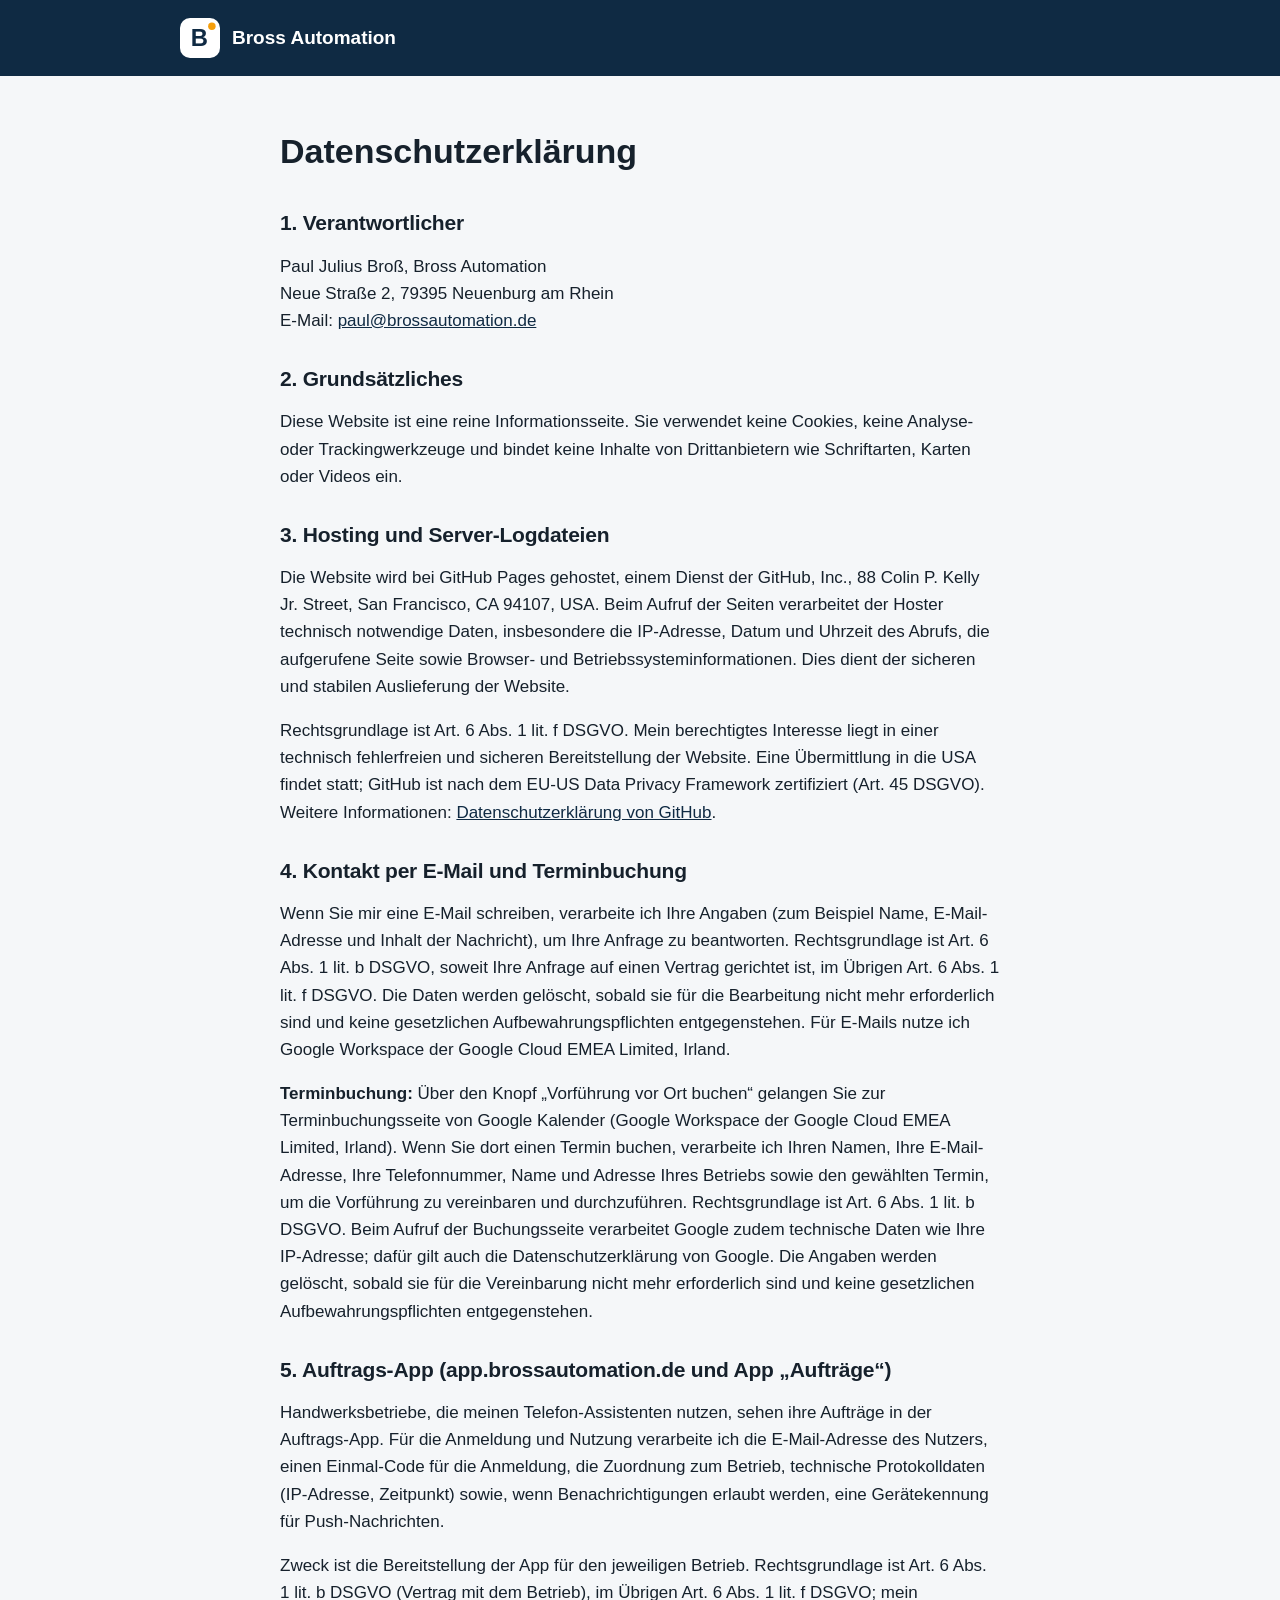
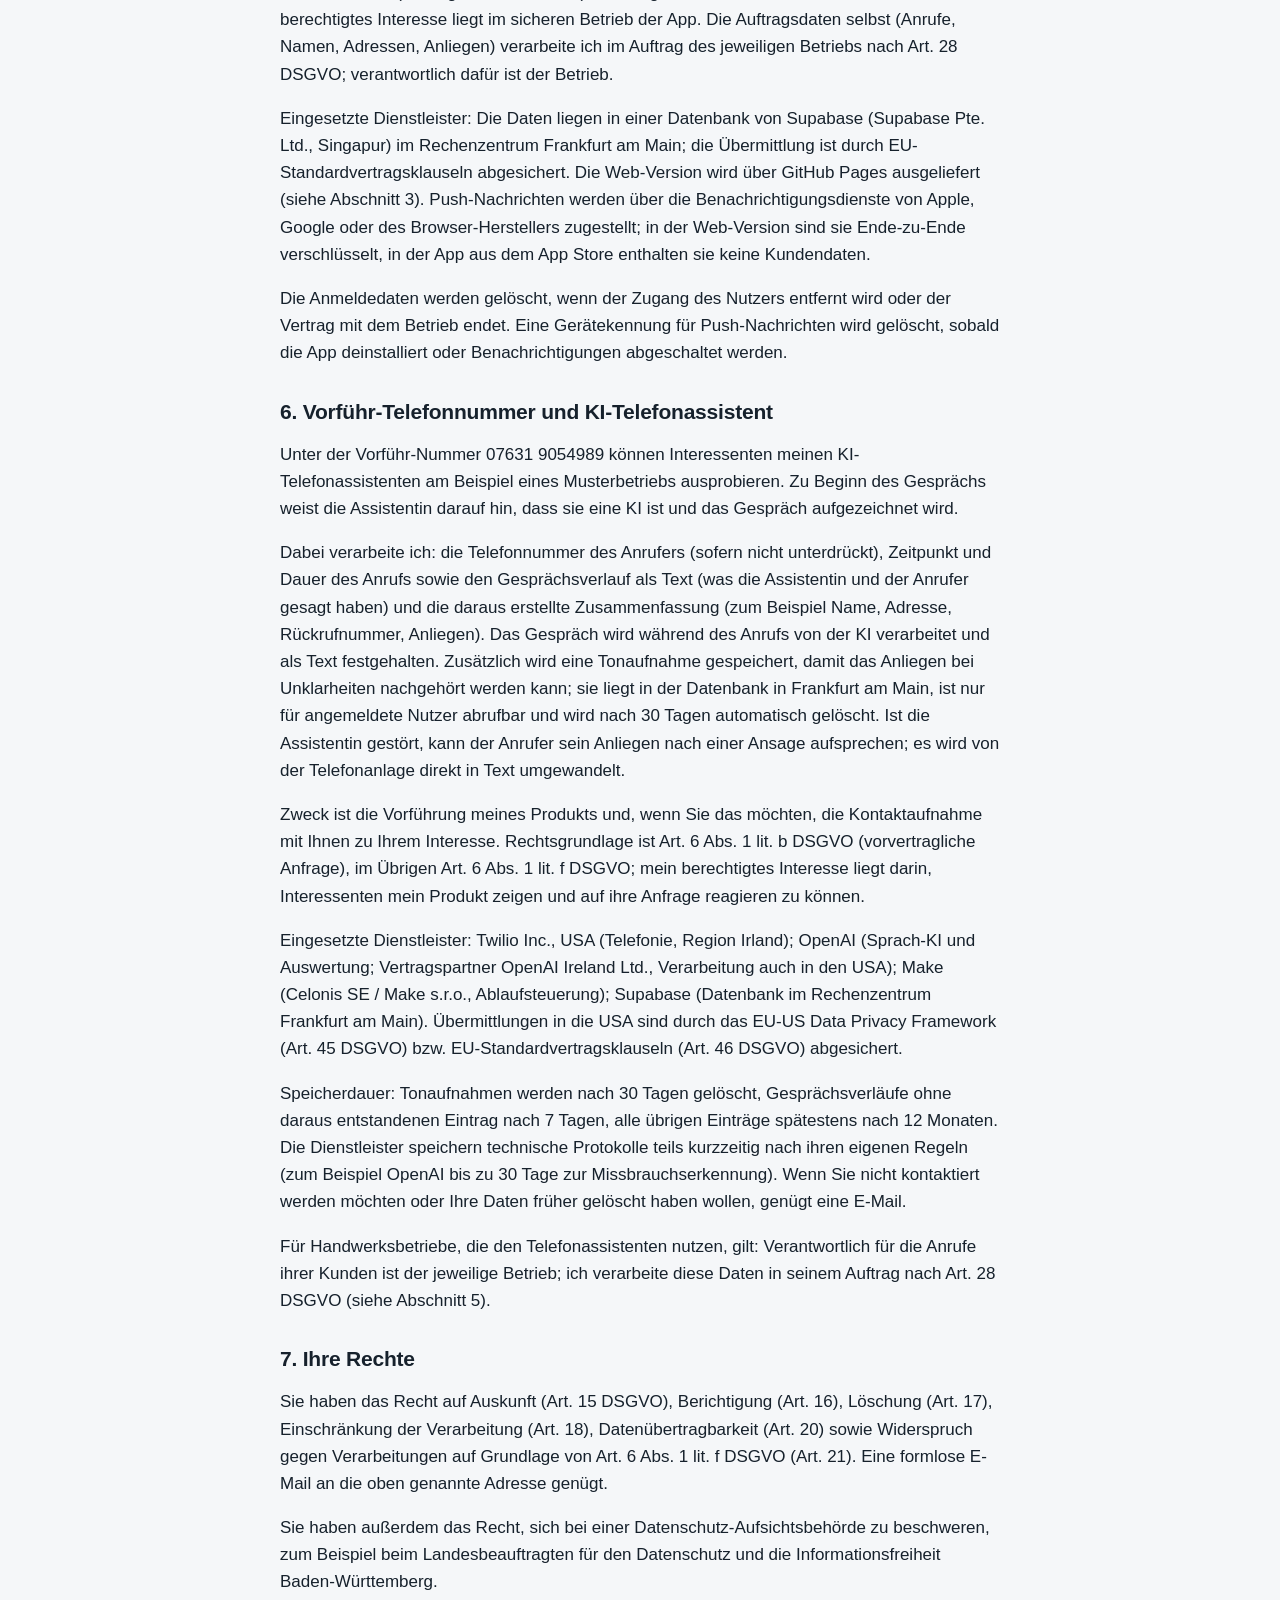
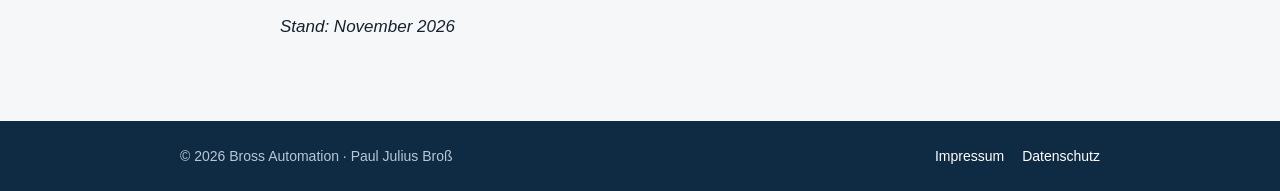
==== commit 4a95ea43: "Datenschutz: Tonaufnahmen zum Nachhören (30 Tage)" ====
--- a/datenschutz.html
+++ b/datenschutz.html
@@ -43,17 +43,17 @@
 
     <h2 id="demo">6. Vorführ-Telefonnummer und KI-Telefonassistent</h2>
     <p>Unter der Vorführ-Nummer 07631 9054989 können Interessenten meinen KI-Telefonassistenten am Beispiel eines Musterbetriebs ausprobieren. Zu Beginn des Gesprächs weist die Assistentin darauf hin, dass sie eine KI ist und das Gespräch aufgezeichnet wird.</p>
-    <p>Dabei verarbeite ich: die Telefonnummer des Anrufers (sofern nicht unterdrückt), Zeitpunkt und Dauer des Anrufs sowie den Gesprächsverlauf als Text (was die Assistentin und der Anrufer gesagt haben) und die daraus erstellte Zusammenfassung (zum Beispiel Name, Adresse, Rückrufnummer, Anliegen). Eine Tonaufnahme wird nicht gespeichert; das Gespräch wird während des Anrufs von der KI verarbeitet und als Text festgehalten. Ist die Assistentin gestört, kann der Anrufer sein Anliegen nach einer Ansage aufsprechen; es wird von der Telefonanlage direkt in Text umgewandelt.</p>
+    <p>Dabei verarbeite ich: die Telefonnummer des Anrufers (sofern nicht unterdrückt), Zeitpunkt und Dauer des Anrufs sowie den Gesprächsverlauf als Text (was die Assistentin und der Anrufer gesagt haben) und die daraus erstellte Zusammenfassung (zum Beispiel Name, Adresse, Rückrufnummer, Anliegen). Das Gespräch wird während des Anrufs von der KI verarbeitet und als Text festgehalten. Zusätzlich wird eine Tonaufnahme gespeichert, damit das Anliegen bei Unklarheiten nachgehört werden kann; sie liegt in der Datenbank in Frankfurt am Main, ist nur für angemeldete Nutzer abrufbar und wird nach 30 Tagen automatisch gelöscht. Ist die Assistentin gestört, kann der Anrufer sein Anliegen nach einer Ansage aufsprechen; es wird von der Telefonanlage direkt in Text umgewandelt.</p>
     <p>Zweck ist die Vorführung meines Produkts und, wenn Sie das möchten, die Kontaktaufnahme mit Ihnen zu Ihrem Interesse. Rechtsgrundlage ist Art. 6 Abs. 1 lit. b DSGVO (vorvertragliche Anfrage), im Übrigen Art. 6 Abs. 1 lit. f DSGVO; mein berechtigtes Interesse liegt darin, Interessenten mein Produkt zeigen und auf ihre Anfrage reagieren zu können.</p>
     <p>Eingesetzte Dienstleister: Twilio Inc., USA (Telefonie, Region Irland); OpenAI (Sprach-KI und Auswertung; Vertragspartner OpenAI Ireland Ltd., Verarbeitung auch in den USA); Make (Celonis SE / Make s.r.o., Ablaufsteuerung); Supabase (Datenbank im Rechenzentrum Frankfurt am Main). Übermittlungen in die USA sind durch das EU-US Data Privacy Framework (Art. 45 DSGVO) bzw. EU-Standardvertragsklauseln (Art. 46 DSGVO) abgesichert.</p>
-    <p>Speicherdauer: Gesprächsverläufe ohne daraus entstandenen Eintrag werden nach 7 Tagen gelöscht, alle übrigen Einträge spätestens nach 12 Monaten. Die Dienstleister speichern technische Protokolle teils kurzzeitig nach ihren eigenen Regeln (zum Beispiel OpenAI bis zu 30 Tage zur Missbrauchserkennung). Wenn Sie nicht kontaktiert werden möchten oder Ihre Daten früher gelöscht haben wollen, genügt eine E-Mail.</p>
+    <p>Speicherdauer: Tonaufnahmen werden nach 30 Tagen gelöscht, Gesprächsverläufe ohne daraus entstandenen Eintrag nach 7 Tagen, alle übrigen Einträge spätestens nach 12 Monaten. Die Dienstleister speichern technische Protokolle teils kurzzeitig nach ihren eigenen Regeln (zum Beispiel OpenAI bis zu 30 Tage zur Missbrauchserkennung). Wenn Sie nicht kontaktiert werden möchten oder Ihre Daten früher gelöscht haben wollen, genügt eine E-Mail.</p>
     <p>Für Handwerksbetriebe, die den Telefonassistenten nutzen, gilt: Verantwortlich für die Anrufe ihrer Kunden ist der jeweilige Betrieb; ich verarbeite diese Daten in seinem Auftrag nach Art. 28 DSGVO (siehe Abschnitt 5).</p>
 
     <h2>7. Ihre Rechte</h2>
     <p>Sie haben das Recht auf Auskunft (Art. 15 DSGVO), Berichtigung (Art. 16), Löschung (Art. 17), Einschränkung der Verarbeitung (Art. 18), Datenübertragbarkeit (Art. 20) sowie Widerspruch gegen Verarbeitungen auf Grundlage von Art. 6 Abs. 1 lit. f DSGVO (Art. 21). Eine formlose E-Mail an die oben genannte Adresse genügt.</p>
     <p>Sie haben außerdem das Recht, sich bei einer Datenschutz-Aufsichtsbehörde zu beschweren, zum Beispiel beim Landesbeauftragten für den Datenschutz und die Informationsfreiheit Baden-Württemberg.</p>
 
-    <p><em>Stand: Oktober 2026</em></p>
+    <p><em>Stand: November 2026</em></p>
   </main>
 
   <footer class="fuss">
